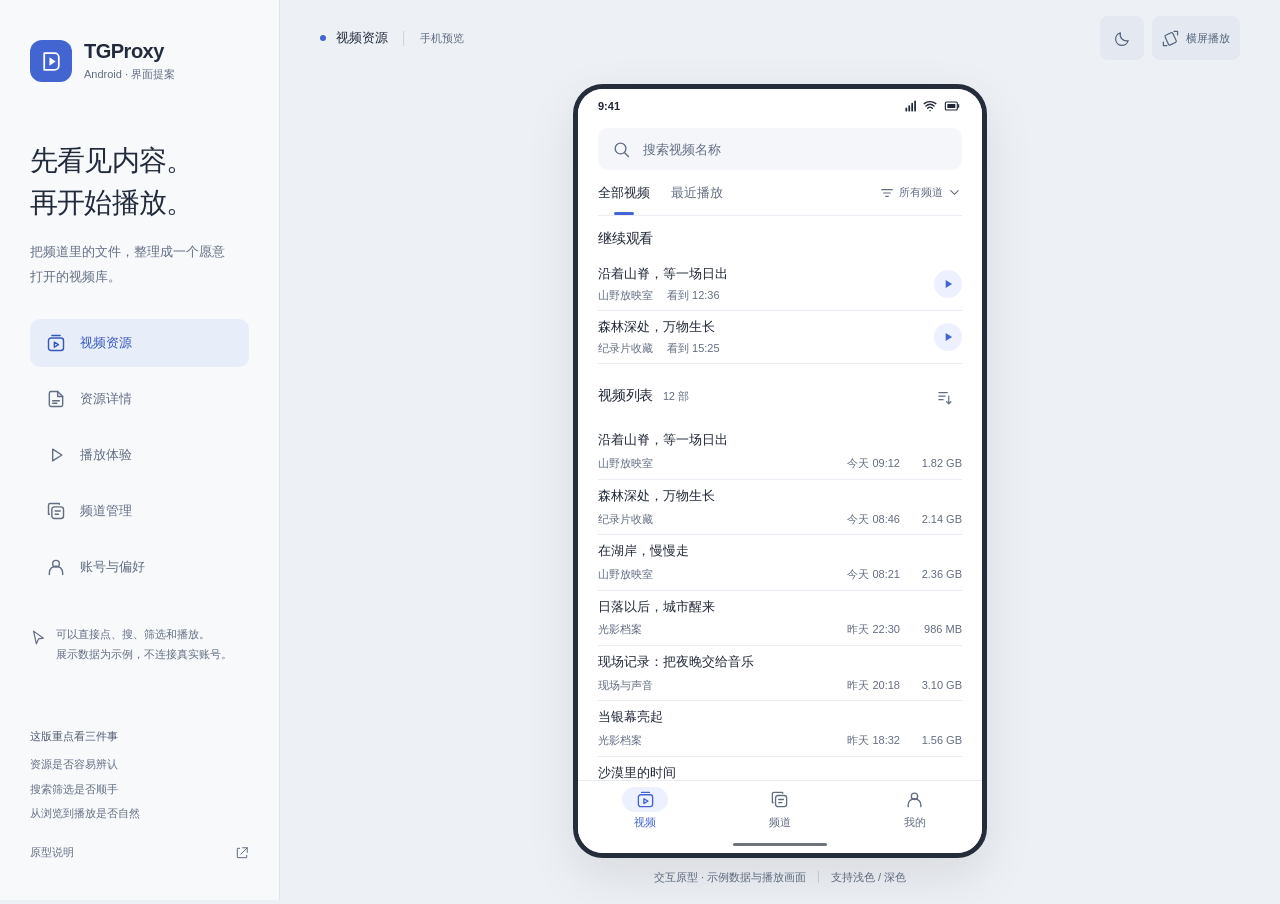
==== android/prototype/index.html @ eb69c723 "发布 Android 0.4.0：紧凑视频库、发布时间与新版播放面板" ====
<!doctype html>
<html lang="zh-CN">
<head>
  <meta charset="utf-8">
  <meta name="viewport" content="width=device-width, initial-scale=1, viewport-fit=cover">
  <meta name="color-scheme" content="light dark">
  <link rel="icon" type="image/svg+xml" href="assets/favicon.svg">
  <title>TGProxy · 视频库交互原型</title>
  <link rel="stylesheet" href="prototype.css?v=compact-list-2">
</head>
<body>
  <aside class="workbench-nav" aria-label="原型导航">
    <a class="brand" href="#library"><span class="brand-mark" data-icon="logo"></span><span>TGProxy<span class="brand-caption">Android · 界面提案</span></span></a>
    <div class="direction-copy"><h1>先看见内容。<br>再开始播放。</h1><p>把频道里的文件，整理成一个愿意打开的视频库。</p></div>
    <nav id="preview-nav">
      <button data-preview="library" class="active"><span data-icon="library"></span><span>视频资源</span></button>
      <button data-preview="detail"><span data-icon="file"></span><span>资源详情</span></button>
      <button data-preview="player"><span data-icon="play"></span><span>播放体验</span></button>
      <button data-preview="channels"><span data-icon="channels"></span><span>频道管理</span></button>
      <button data-preview="account"><span data-icon="user"></span><span>账号与偏好</span></button>
    </nav>
    <div class="prototype-note"><span data-icon="cursor"></span><p>可以直接点、搜、筛选和播放。<br>展示数据为示例，不连接真实账号。</p></div>
    <div class="review-notes"><strong>这版重点看三件事</strong><p>资源是否容易辨认<br>搜索筛选是否顺手<br>从浏览到播放是否自然</p></div>
    <a class="doc-link" href="README.md" target="_blank">原型说明 <span data-icon="external"></span></a>
  </aside>
  <main class="workbench-main">
    <header class="preview-toolbar"><span class="preview-label"><i></i><span id="preview-label">视频资源</span><span class="preview-size">手机预览</span></span><div><button class="tool-button" id="preview-theme" aria-label="切换浅色深色"><span data-icon="moon"></span></button><button class="tool-button landscape-toggle" id="preview-landscape" aria-label="横屏播放"><span data-icon="rotate"></span><span>横屏播放</span></button></div></header>
    <div class="stage">
      <section class="device" id="device" aria-label="TGProxy 手机交互原型">
        <div class="status-bar"><span>9:41</span><div><span data-icon="signal"></span><span data-icon="wifi"></span><span data-icon="battery"></span></div></div>
        <div class="app" id="app">
          <section class="screen active" id="library-screen" aria-label="视频库">
            <div class="library-tools">
              <div class="search-box"><span data-icon="search"></span><input id="search" type="search" placeholder="搜索视频名称" aria-label="搜索视频名称" autocomplete="off"><button class="icon-button search-clear" id="clear-search" aria-label="清空搜索" hidden><span data-icon="close"></span></button></div>
              <div class="library-tabs"><div class="text-tabs" role="tablist" aria-label="视频范围"><button class="selected" role="tab" aria-selected="true" data-scope="all">全部视频</button><button role="tab" aria-selected="false" data-scope="recent">最近播放</button></div><button class="filter-control" id="filter-button"><span data-icon="filter"></span><span id="filter-label">所有频道</span><span class="tiny-icon" data-icon="chevron-down"></span></button></div>
            </div>
            <div class="screen-scroll" id="library-scroll">
              <section class="continue-section" id="continue-section"><div class="section-heading"><h3>继续观看</h3></div><div class="continue-track" id="continue-track"></div></section>
              <section class="all-section"><div class="section-heading resources-heading"><h3 id="results-heading">视频列表 <span id="results-count">12 部</span></h3><div class="section-actions"><button class="icon-button" id="sort-button" aria-label="排序视频"><span data-icon="sort"></span></button></div></div><div class="video-grid" id="video-grid"></div><div class="empty-state" id="empty-state" hidden><span class="empty-icon" data-icon="search"></span><h3>没有找到这个视频</h3><p>试试更短的名称，或切换到所有频道。</p><button class="primary-button" id="reset-search">清除筛选</button></div><p class="list-end" id="list-end">已显示全部视频</p></section>
            </div>
          </section>
          <section class="screen" id="channels-screen" aria-label="频道管理"><div class="channel-toolbar"><span><span id="channel-count">4</span> 个频道 <span class="count-separator">/</span> <span id="channel-total">12 个视频</span></span><div class="channel-toolbar-actions"><button class="icon-button" id="sync-all" aria-label="同步全部频道" title="同步全部频道"><span data-icon="refresh"></span></button><button class="compact-add" id="add-channel"><span data-icon="plus"></span>添加频道</button></div></div><div class="screen-scroll channel-scroll"><div id="channel-list"></div><div class="quiet-tip"><span data-icon="info"></span><p>频道里的视频会保存在本机索引中。移除频道不会退出 Telegram 频道。</p></div></div></section>
          <section class="screen" id="account-screen" aria-label="账号与偏好"><div class="screen-scroll account-scroll"><div class="profile"><div class="profile-avatar">L</div><div><h3>Long</h3><p>Telegram 已授权</p></div><span data-icon="shield"></span></div><div class="settings-section"><h3>播放与显示</h3><button class="settings-row" id="appearance-setting"><span class="setting-symbol" data-icon="sun"></span><span>外观</span><small id="appearance-value">浅色</small><span data-icon="chevron-right"></span></button><button class="settings-row" id="default-speed-setting"><span class="setting-symbol" data-icon="speed"></span><span>默认播放速度</span><small id="default-speed-value">1.0×</small><span data-icon="chevron-right"></span></button><button class="settings-row" id="gesture-help"><span class="setting-symbol" data-icon="hand"></span><span>播放手势</span><small>操作说明</small><span data-icon="chevron-right"></span></button></div><div class="settings-section"><h3>账号与数据</h3><button class="settings-row" id="account-info"><span class="setting-symbol" data-icon="key"></span><span>Telegram 授权</span><small>已连接</small><span data-icon="chevron-right"></span></button><button class="settings-row" id="storage-info"><span class="setting-symbol" data-icon="database"></span><span>本机数据</span><small>12 个视频</small><span data-icon="chevron-right"></span></button></div><p class="account-footer">TGProxy · 交互原型</p></div></section>
          <section class="screen detail-screen" id="detail-screen" aria-label="视频详情"><div class="screen-scroll" id="detail-scroll"></div></section>
          <section class="player-screen" id="player-screen" aria-label="播放器" hidden>
            <img class="player-image" id="player-image" src="assets/mountains.jpg" alt="示例视频画面" draggable="false">
            <div class="brightness-mask" id="brightness-mask"></div>
            <div class="gesture-area" id="gesture-area" aria-label="点按显示或隐藏控制栏，双击左右两侧跳转" tabindex="0"></div>
            <div class="player-controls" id="player-controls"><header class="player-top"><button class="icon-button" id="player-back" aria-label="返回视频库"><span data-icon="back"></span></button><div><strong id="player-title">沿着山脊，等一场日出</strong><span id="player-source">山野放映室</span></div><button class="icon-button" id="player-more" aria-label="播放设置"><span data-icon="more"></span></button></header><div class="player-center"><button class="seek-button" id="seek-back" aria-label="后退10秒"><span data-icon="rewind"></span><span>10</span></button><button class="play-button" id="play-toggle" aria-label="暂停"><span data-icon="pause"></span></button><button class="seek-button" id="seek-forward" aria-label="前进10秒"><span data-icon="forward"></span><span>10</span></button></div><footer class="player-bottom"><div class="seek-info"><span id="time-current">12:36</span><span id="time-duration">24:08</span></div><input id="timeline" type="range" min="0" max="1448" value="756" aria-label="播放进度"><div class="player-actions"><button id="player-lock"><span data-icon="lock"></span><span>锁定</span></button><div><button id="speed-button">1.0×</button><button id="ratio-button" aria-label="选择画面比例"><span data-icon="ratio"></span><span>适应</span></button><button id="player-rotate" aria-label="切换横竖屏"><span data-icon="fullscreen"></span></button></div></div></footer></div>
            <button class="unlock-button" id="unlock-button" hidden><span data-icon="unlock"></span><span>点按解锁</span></button><div class="gesture-feedback" id="gesture-feedback" role="status" hidden></div><div class="boost-feedback" id="boost-feedback" hidden><span data-icon="forward"></span>2× 播放中</div><span class="demo-watermark">画面示意</span>
          </section>
          <div class="mini-player" id="mini-player" hidden><button id="mini-resume"><span><strong id="mini-title">沿着山脊，等一场日出</strong><small id="mini-subtitle">继续播放</small></span></button><button class="icon-button" id="mini-toggle" aria-label="暂停播放"><span data-icon="pause"></span></button><button class="icon-button" id="mini-close" aria-label="停止并关闭播放"><span data-icon="close"></span></button></div>
          <nav class="bottom-nav" id="bottom-nav" aria-label="主要导航"><button data-route="library" class="selected" aria-current="page"><span class="nav-icon" data-icon="library"></span><span>视频</span></button><button data-route="channels"><span class="nav-icon" data-icon="channels"></span><span>频道</span></button><button data-route="account"><span class="nav-icon" data-icon="user"></span><span>我的</span></button></nav>
          <div class="sheet-backdrop" id="sheet-backdrop" hidden></div><section class="bottom-sheet" id="bottom-sheet" role="dialog" aria-modal="true" aria-labelledby="sheet-title" hidden><div class="sheet-handle"></div><header class="sheet-header"><h3 id="sheet-title"></h3><button class="icon-button" id="close-sheet" aria-label="关闭面板"><span data-icon="close"></span></button></header><div class="sheet-body" id="sheet-body"></div></section>
          <div class="snackbar" id="snackbar" role="status" hidden></div>
        </div>
        <div class="gesture-nav"><span></span></div>
      </section>
    </div>
    <p class="preview-footer">交互原型 · 示例数据与播放画面<span>支持浅色 / 深色</span></p>
  </main>
  <script src="prototype.js?v=compact-list-2"></script>
</body>
</html>
---- android/prototype/prototype.css ----
:root{font-family:Roboto,"Noto Sans SC","PingFang SC","Microsoft YaHei",sans-serif;font-synthesis:none;color:#222b3b;background:#edf0f5;--accent:#4265d2;--background:#fff;--surface:#f4f6fa;--surface-hover:#edf1f9;--text:#202735;--muted:#626d80;--line:#e9edf3;--soft-accent:#edf1ff;--on-accent:#fff;--good:#287866;--ease:cubic-bezier(.2,.8,.2,1)}
*{box-sizing:border-box}body{margin:0;display:flex;min-height:100dvh}button,input,select{font:inherit}button{cursor:pointer;-webkit-tap-highlight-color:transparent;border:0;color:inherit}button:disabled{cursor:default;opacity:.45}button,a,input{touch-action:manipulation}button:focus-visible,a:focus-visible,input:focus-visible{outline:3px solid #6b8fe8;outline-offset:3px}a{color:inherit;text-underline-offset:4px}button{transition:background .16s var(--ease),color .16s var(--ease),transform .16s var(--ease)}button:active{transform:scale(.97)}button svg,a svg{pointer-events:none}button:hover{filter:brightness(.98)}[hidden]{display:none!important}svg{width:24px;height:24px;fill:none;stroke:currentColor;stroke-width:1.7;stroke-linecap:round;stroke-linejoin:round;vertical-align:middle;flex-shrink:0}::selection{background:#c9d7ff;color:#1f336a}input{caret-color:var(--accent)}::-webkit-scrollbar{width:4px;height:3px}::-webkit-scrollbar-thumb{background:#c9d0df;border-radius:4px}h1,h2,h3,p{margin:0}button .tiny-icon svg{width:15px;height:15px}.icon-button{width:48px;height:48px;background:transparent;display:inline-flex;align-items:center;justify-content:center;flex-shrink:0;border-radius:50%}.icon-button:hover{background:var(--surface-hover)}
.workbench-nav{width:280px;position:fixed;inset:0 auto 0 0;padding:40px 30px;display:flex;flex-direction:column;background:#f8f9fb;border-right:1px solid #dfe4ed;z-index:1}.brand{text-decoration:none;display:flex;align-items:center;gap:12px;font-size:20px;font-weight:700;letter-spacing:-.5px}.brand-mark{display:grid;place-items:center;width:42px;height:42px;background:#4265d2;color:#fff;border-radius:12px}.brand-mark svg{width:25px;height:25px}.brand-caption{display:block;font-size:11px;font-weight:500;letter-spacing:0;color:#626e82;margin-top:4px}.direction-copy{margin:58px 0 30px}.direction-copy h1{font-size:28px;font-weight:650;line-height:1.5;letter-spacing:-.8px}.direction-copy p{font-size:13px;line-height:1.9;color:#626e82;margin-top:16px;max-width:200px}#preview-nav{display:grid;gap:8px}#preview-nav button{width:100%;display:flex;align-items:center;gap:14px;height:48px;border-radius:10px;padding:0 16px;font-size:13px;background:transparent;color:#626e82;text-align:left}#preview-nav button.active{color:#3558bd;background:#e8edfa;font-weight:650}#preview-nav button:hover{background:#e8edfa}#preview-nav svg{width:20px;height:20px}.prototype-note{display:flex;align-items:flex-start;gap:9px;margin-top:34px;color:#626e82}.prototype-note svg{width:17px;height:17px;margin-top:4px}.prototype-note p{font-size:11px;line-height:1.8}.review-notes{margin-top:auto;padding-top:26px;font-size:11px;color:#626e82;line-height:2.2}.review-notes strong{font-weight:600;color:#505c70}.review-notes p{margin-top:4px}.doc-link{display:flex;align-items:center;justify-content:space-between;font-size:11px;color:#626e82;margin-top:20px;text-decoration:none}.doc-link svg{width:14px;height:14px}.workbench-main{margin-left:280px;width:calc(100% - 280px);display:flex;flex-direction:column;min-height:100dvh}.preview-toolbar{height:76px;display:flex;align-items:center;justify-content:space-between;padding:0 40px;gap:12px}.preview-label{font-size:13px;display:flex;align-items:center;gap:10px;font-weight:550}.preview-label i{width:6px;height:6px;border-radius:50%;background:#4265d2}.preview-size{font-size:11px;font-weight:400;color:#626e82;border-left:1px solid #cdd4df;margin-left:5px;padding-left:16px}.preview-toolbar>div{display:flex;align-items:center;gap:8px}.tool-button{height:36px;min-width:36px;border-radius:8px;background:#e4e9f1;display:flex;align-items:center;justify-content:center;gap:7px;color:#53637a;padding:0 10px;font-size:11px}.tool-button svg{width:17px;height:17px}.stage{flex:1;display:flex;align-items:center;justify-content:center;padding:8px 24px 12px;min-width:0}.device{--accent:#4265d2;width:414px;height:834px;max-height:calc(100dvh - 126px);flex-shrink:0;background:var(--background);border-radius:30px;box-shadow:0 18px 50px #00000018;overflow:hidden;display:flex;flex-direction:column;color:var(--text);transition:width .3s var(--ease),height .3s var(--ease);position:relative;border:5px solid #252d3a}.status-bar{height:27px;flex-shrink:0;padding:7px 20px 0;display:flex;justify-content:space-between;align-items:center;font-size:11px;font-weight:650;background:var(--background)}.status-bar>div{display:flex;gap:5px;align-items:center}.status-bar svg{width:14px;height:14px}.status-bar [data-icon=battery] svg{width:20px;height:16px}.app{flex:1;position:relative;min-height:0;display:flex;flex-direction:column;overflow:hidden}.screen{display:none;flex:1;min-height:0;flex-direction:column}.screen.active{display:flex}.screen-scroll{overflow-y:auto;overscroll-behavior:contain;flex:1;min-height:0;scrollbar-width:none}.screen-scroll::-webkit-scrollbar{display:none}.gesture-nav{height:17px;display:flex;align-items:center;justify-content:center;flex-shrink:0;background:var(--background)}.gesture-nav span{height:3px;width:94px;border-radius:4px;background:var(--text);opacity:.65}.preview-footer{text-align:center;height:34px;color:#626e82;font-size:11px}.preview-footer span{margin-left:12px;border-left:1px solid #cbd2de;padding-left:12px}
.app-heading{display:flex;justify-content:space-between;align-items:center;flex-shrink:0;padding:20px 20px 14px}.greeting{font-size:11px;color:var(--muted);letter-spacing:.5px}.app-heading h2{font-size:28px;line-height:1.3;font-weight:700;letter-spacing:-.5px;margin-top:5px;display:flex;gap:9px;align-items:center}.app-heading h2>span{font-size:11px;font-weight:550;border-radius:6px;background:var(--surface);color:var(--muted);padding:3px 6px;letter-spacing:0}.avatar-button{height:38px;width:38px;border-radius:50%;color:#4764ac;background:#e8edf8;font-weight:700;font-size:16px}.library-tools{padding:0 20px;flex-shrink:0;background:var(--background)}.search-box{height:46px;border-radius:12px;display:flex;align-items:center;gap:10px;background:var(--surface);padding:0 14px;color:var(--muted)}.search-box>span svg{height:19px;width:19px}.search-box input{outline:0;background:none;border:0;color:var(--text);font-size:13px;min-width:0;width:100%;height:100%}.search-box input:focus-visible{outline:0}.search-box:focus-within{box-shadow:0 0 0 2px var(--accent)}.search-box input::placeholder{color:var(--muted)}input[type=search]::-webkit-search-cancel-button{display:none}.search-clear{width:30px;height:38px;margin-right:-8px}.search-clear svg{width:16px;height:16px}.library-tabs{display:flex;align-items:center;justify-content:space-between;height:59px;border-bottom:1px solid var(--line);gap:6px}.text-tabs{display:flex;align-self:stretch;gap:21px;white-space:nowrap}.text-tabs button{position:relative;background:none;padding:0;font-size:13px;color:var(--muted)}.text-tabs button.selected{font-weight:650;color:var(--text)}.text-tabs button.selected:after{content:"";height:3px;position:absolute;bottom:0;left:calc(50% - 10px);width:20px;background:var(--accent);border-radius:3px}.filter-control{display:flex;gap:4px;align-items:center;font-size:11px;background:transparent;color:var(--muted);height:44px;padding:0 0 0 4px;max-width:150px;white-space:nowrap}.filter-control>span:nth-child(2){max-width:84px;overflow:hidden;text-overflow:ellipsis}.filter-control svg{width:16px;height:16px}.filter-control.filtered{color:var(--accent)}.section-heading{display:flex;align-items:center;justify-content:space-between;gap:8px;margin-bottom:13px}.section-heading h3{font-size:16px;font-weight:650;letter-spacing:-.2px}.section-heading>span{color:var(--muted);font-size:11px}.continue-section{padding-top:22px}.continue-section .section-heading{padding:0 20px}.continue-track{display:flex;overflow-x:auto;gap:13px;padding:0 20px 4px;scroll-snap-type:x mandatory;scrollbar-width:none}.continue-track::-webkit-scrollbar{display:none}.continue-card{background:none;text-align:left;padding:0;flex:0 0 244px;scroll-snap-align:start;border-radius:12px;min-width:0}.continue-cover{position:relative;overflow:hidden;aspect-ratio:16/9;border-radius:12px;background:#d2d9e2}.continue-cover img{width:100%;height:100%;object-fit:cover}.continue-cover:after{content:"";position:absolute;inset:50% 0 0;background:linear-gradient(transparent,#08122399)}.continue-cover .play-small{position:absolute;z-index:1;bottom:12px;left:13px;display:grid;place-items:center;width:30px;height:30px;border-radius:50%;background:#ffffffed;color:#213047}.play-small svg{width:15px;height:15px;fill:currentColor;stroke-width:0}.continue-cover .watch-progress{position:absolute;bottom:0;left:0;width:100%;height:3px;background:#ffffff50;z-index:2}.watch-progress span{display:block;height:100%;background:#a5beff}.time-left{position:absolute;z-index:1;color:#fff;bottom:18px;right:12px;font-size:11px;font-weight:500}.continue-card h4{font-size:13px;line-height:1.5;font-weight:600;margin:9px 0 4px;white-space:nowrap;overflow:hidden;text-overflow:ellipsis}.continue-card p{font-size:11px;color:var(--muted)}.all-section{padding:22px 20px 0}.resources-heading{margin-bottom:14px}.resources-heading h3 span{margin-left:6px;font-size:11px;font-weight:400;color:var(--muted)}.section-actions{display:flex;gap:0}.section-actions .icon-button{width:32px;height:32px;color:var(--muted);border-radius:8px}.section-actions .icon-button svg{width:18px;height:18px}.video-grid{display:grid;grid-template-columns:repeat(2,minmax(0,1fr));column-gap:12px;row-gap:21px}.video-item{min-width:0;position:relative}.video-open{display:block;background:none;width:100%;padding:0;text-align:left;border-radius:10px}.cover{aspect-ratio:16/10;position:relative;border-radius:10px;overflow:hidden;background:var(--surface)}.cover img{width:100%;height:100%;object-fit:cover;transition:transform .3s var(--ease)}.video-open:hover img{transform:scale(1.04)}.cover .duration{position:absolute;bottom:7px;right:7px;font-size:11px;line-height:1.4;font-variant-numeric:tabular-nums;background:#121d2bcc;color:#fff;padding:2px 5px;border-radius:4px}.cover .quality{position:absolute;top:7px;left:7px;background:#ffffffeb;color:#273952;font-size:11px;font-weight:700;line-height:1.5;padding:2px 5px;border-radius:4px}.missing-cover{height:100%;display:flex;align-items:center;justify-content:center;color:#929daf}.missing-cover svg{width:30px;height:30px;stroke-width:1.1}.video-item h4{font-size:12px;line-height:1.6;font-weight:600;margin:9px 0 5px;display:-webkit-box;-webkit-line-clamp:2;-webkit-box-orient:vertical;overflow:hidden;min-height:38px;letter-spacing:0}.video-meta{display:flex;align-items:center;justify-content:space-between;gap:3px;font-size:11px;line-height:1.4;color:var(--muted)}.channel-dot{display:inline-block;width:5px;height:5px;border-radius:50%;margin-right:4px;background:var(--dot,#6c82b8);vertical-align:1px}.video-meta .source{white-space:nowrap;overflow:hidden;text-overflow:ellipsis}.video-meta .file-size{white-space:nowrap}.list-end{font-size:11px;color:var(--muted);text-align:center;padding:27px 0 30px}.empty-state{text-align:center;padding:50px 0 70px}.empty-icon{width:64px;height:64px;border-radius:50%;display:grid;place-items:center;background:var(--surface);margin:0 auto 20px;color:var(--muted)}.empty-state h3{font-size:16px;font-weight:600}.empty-state p{font-size:12px;line-height:1.8;color:var(--muted);margin:10px 0 22px}.primary-button{display:flex;gap:9px;align-items:center;justify-content:center;border-radius:12px;min-height:48px;padding:12px 20px;background:var(--accent);color:var(--on-accent);font-size:13px;font-weight:550}.empty-state .primary-button{margin:auto}.primary-button svg{width:19px;height:19px}.secondary-button{display:flex;align-items:center;justify-content:center;min-height:46px;background:var(--surface);color:var(--text);font-size:12px;border-radius:12px;padding:10px 20px}.bottom-nav{display:flex;align-items:center;justify-content:space-around;height:65px;flex-shrink:0;background:var(--background);border-top:1px solid var(--line);z-index:2}.bottom-nav>button{background:none;display:flex;flex-direction:column;align-items:center;gap:5px;width:88px;font-size:11px;color:var(--muted);height:58px;justify-content:center}.bottom-nav .nav-icon{height:28px;width:52px;display:grid;place-items:center;border-radius:18px}.nav-icon svg{width:21px;height:21px}.bottom-nav .selected{color:var(--accent);font-weight:600}.bottom-nav .selected .nav-icon{background:var(--soft-accent)}
.add-button{background:var(--soft-accent);color:var(--accent);width:40px;height:40px;border-radius:12px}.channel-scroll{padding:8px 20px 24px}.channel-item{padding:19px 0;border-bottom:1px solid var(--line);display:flex;align-items:center;gap:12px}.channel-avatar{width:46px;height:46px;display:grid;place-items:center;border-radius:14px;font-size:17px;flex-shrink:0;font-weight:550}.channel-item .channel-content{flex:1;text-align:left;background:none;padding:0;min-width:0}.channel-content strong{display:block;font-size:14px;font-weight:600}.channel-content p{color:var(--muted);font-size:11px;margin-top:7px}.channel-content small{display:block;color:var(--good);font-size:11px;margin-top:7px}.channel-item .icon-button{height:40px;width:36px;color:var(--muted)}.quiet-tip{display:flex;gap:10px;color:var(--muted);font-size:11px;line-height:1.9;padding:25px 0}.quiet-tip svg{width:17px;height:17px;margin-top:3px}.connection-badge{font-size:11px;color:var(--good);display:flex;gap:5px;align-items:center}.connection-badge i{width:5px;height:5px;background:var(--good);border-radius:50%}.account-scroll{padding:12px 20px 25px}.profile{display:flex;align-items:center;gap:13px;padding:20px 0 30px}.profile-avatar{width:56px;height:56px;border-radius:50%;display:grid;place-items:center;background:var(--soft-accent);color:var(--accent);font-size:23px;font-weight:600}.profile h3{font-size:19px;line-height:1.4}.profile p{font-size:11px;color:var(--muted);margin-top:5px}.profile>span{margin-left:auto;color:var(--good)}.settings-section{margin-top:12px}.settings-section h3{font-size:11px;font-weight:500;color:var(--muted);margin-bottom:10px}.settings-row{display:flex;align-items:center;gap:11px;width:100%;min-height:62px;padding:0;background:none;border-bottom:1px solid var(--line);text-align:left;font-size:13px}.setting-symbol{color:var(--muted)}.setting-symbol svg{width:20px;height:20px}.settings-row small{margin-left:auto;color:var(--muted);font-size:11px}.settings-row>span:last-child svg{width:16px;height:16px;color:var(--muted)}.settings-section+.settings-section{margin-top:30px}.account-footer{color:var(--muted);text-align:center;font-size:11px;line-height:2.2;margin-top:40px}.account-footer span{font-size:11px;opacity:.8}
.detail-hero{position:relative;aspect-ratio:16/11;overflow:hidden;background:#202734}.detail-hero>img{width:100%;height:100%;object-fit:cover}.detail-hero:after{content:"";position:absolute;inset:0;background:linear-gradient(#07132630,transparent 40%,#07132645)}.detail-top{position:absolute;inset:7px 8px auto;display:flex;align-items:center;justify-content:space-between;z-index:1;color:white}.detail-top .icon-button{background:#111d2e50;width:40px;height:40px}.detail-hero-play{position:absolute;left:calc(50% - 28px);top:calc(50% - 28px);width:56px;height:56px;display:grid;place-items:center;background:#fffffff0;color:#283958;z-index:1;border-radius:50%}.detail-hero-play svg{width:23px;height:23px;fill:currentColor;stroke:0;margin-left:3px}.detail-content{padding:22px 20px}.detail-content h2{font-size:22px;line-height:1.55;font-weight:650;letter-spacing:-.5px}.detail-file{font-size:11px;color:var(--muted);line-height:1.7;word-break:break-all;margin-top:8px}.media-facts{display:flex;gap:18px;margin:19px 0 22px;color:var(--muted);font-size:11px;flex-wrap:wrap}.media-facts span{display:flex;align-items:center;gap:5px}.media-facts svg{width:15px;height:15px}.detail-source{display:flex;align-items:center;gap:9px;padding:14px 0;border-top:1px solid var(--line);border-bottom:1px solid var(--line)}.detail-source .channel-avatar{width:34px;height:34px;font-size:13px;border-radius:10px}.detail-source p{font-size:12px;font-weight:550}.detail-source small{font-size:11px;color:var(--muted);display:block;margin-top:4px}.detail-source>button{margin-left:auto;font-size:11px;background:none;color:var(--accent);height:40px}.detail-play{width:100%;margin:23px 0 0}.detail-resume{display:block;text-align:center;font-size:11px;color:var(--muted);margin-top:10px}.related-heading{margin:30px 0 14px;font-size:15px;font-weight:600}.related-item{width:100%;display:flex;gap:12px;align-items:center;background:none;text-align:left;padding:10px 0}.related-item img{width:96px;aspect-ratio:16/10;object-fit:cover;border-radius:8px}.related-item strong{font-size:12px;font-weight:550;line-height:1.7;display:block}.related-item small{font-size:11px;color:var(--muted);display:block;margin-top:5px}
.sheet-backdrop{position:absolute;inset:0;background:#0a162b60;z-index:8;animation:dim-in .18s var(--ease)}.bottom-sheet{position:absolute;left:0;right:0;bottom:0;max-height:88%;display:flex;flex-direction:column;background:var(--background);color:var(--text);border-radius:24px 24px 0 0;z-index:9;box-shadow:0 -10px 32px #0b172c1a;animation:sheet-in .25s var(--ease);padding-bottom:15px}.sheet-handle{width:32px;height:4px;border-radius:6px;background:var(--line);margin:10px auto 2px;flex-shrink:0}.sheet-header{display:flex;align-items:center;justify-content:space-between;padding:7px 14px 8px 22px;flex-shrink:0}.sheet-header h3{font-size:18px;font-weight:650}.sheet-header .icon-button{width:38px;height:38px;color:var(--muted)}.sheet-body{padding:0 20px 12px;overflow-y:auto;overscroll-behavior:contain}.sheet-intro{color:var(--muted);font-size:12px;line-height:1.8;margin:0 0 17px}.option-list{display:grid;gap:3px}.option{display:flex;align-items:center;gap:12px;min-height:52px;width:100%;background:none;text-align:left;padding:9px 12px;border-radius:10px;font-size:13px}.option.selected{background:var(--soft-accent);color:var(--accent);font-weight:600}.option .option-check{margin-left:auto}.option .option-check svg{width:18px;height:18px}.option span small{display:block;color:var(--muted);font-size:11px;font-weight:400;margin-top:5px}.option>svg{width:21px;height:21px}.option .option-count{margin-left:auto;color:var(--muted);font-size:11px}.option.danger{color:#b64444}.sheet-footer{padding-top:18px}.sheet-footer .primary-button{width:100%}.speed-grid{display:grid;grid-template-columns:repeat(4,1fr);gap:9px;margin:12px 0 18px}.speed-choice{min-height:47px;background:var(--surface);border-radius:10px;font-size:13px}.speed-choice.selected{background:var(--accent);color:var(--on-accent);font-weight:600}.sheet-hint{font-size:11px;color:var(--muted);line-height:1.8}.sheet-label{display:block;font-size:12px;font-weight:550;margin:18px 0 10px}.sheet-input{width:100%;border:1px solid var(--line);background:var(--surface);color:var(--text);height:48px;padding:0 13px;border-radius:10px;font-size:12px}.form-error{color:#b64444;font-size:11px;margin:8px 0;min-height:15px}.sheet-divider{border:0;border-top:1px solid var(--line);margin:17px 0}.info-pair{display:flex;justify-content:space-between;gap:20px;font-size:12px;padding:14px 0;border-bottom:1px solid var(--line)}.info-pair span{color:var(--muted)}.info-pair strong{font-weight:500;text-align:right}.snackbar{position:absolute;bottom:78px;left:18px;right:18px;background:#263246;color:#fff;padding:15px 18px;border-radius:10px;font-size:12px;line-height:1.6;z-index:15;box-shadow:0 5px 20px #0002}.mini-player{display:flex;height:56px;flex-shrink:0;align-items:center;border-top:1px solid var(--line);background:var(--surface);padding:0 8px 0 14px;gap:4px;z-index:2}.mini-player>button:first-child{display:flex;align-items:center;gap:9px;background:none;flex:1;min-width:0;padding:0;text-align:left}.mini-player img{width:36px;height:36px;object-fit:cover;border-radius:6px}.mini-player span{overflow:hidden}.mini-player strong{display:block;overflow:hidden;text-overflow:ellipsis;white-space:nowrap;font-size:11px;font-weight:600}.mini-player small{font-size:11px;color:var(--muted);margin-top:5px;display:block}.mini-player .icon-button{width:35px;height:40px}.mini-player svg{width:19px;height:19px}
.player-screen{position:absolute;inset:0;z-index:5;background:#000;color:white;overflow:hidden}.player-image{width:100%;height:100%;object-fit:contain;pointer-events:none}.brightness-mask{position:absolute;inset:0;background:#000;opacity:0;pointer-events:none}.gesture-area{position:absolute;inset:0;touch-action:none;user-select:none}.player-controls{position:absolute;inset:0;pointer-events:none;transition:opacity .2s var(--ease)}.player-controls.controls-hidden{opacity:0;visibility:hidden}.player-controls button,.player-controls input{pointer-events:auto}.player-top{position:absolute;top:0;left:0;right:0;display:flex;align-items:center;gap:4px;padding:13px 6px 40px;background:linear-gradient(#000b,transparent)}.player-top>div{flex:1;min-width:0;margin:0 4px}.player-top strong{display:block;font-size:13px;font-weight:550;white-space:nowrap;overflow:hidden;text-overflow:ellipsis}.player-top div>span{display:block;font-size:11px;color:#ffffffa6;margin-top:5px}.player-top .icon-button:hover{background:#ffffff18}.player-center{position:absolute;inset:0;display:flex;align-items:center;justify-content:center;gap:34px}.play-button{border-radius:50%;width:62px;height:62px;display:grid;place-items:center;background:#0003;color:white}.play-button svg{width:38px;height:38px;stroke-width:1.4;filter:drop-shadow(0 2px 3px #0004)}.seek-button{position:relative;background:none;width:48px;height:48px;color:white;display:grid;place-items:center}.seek-button>span:first-child svg{width:35px;height:35px;stroke-width:1.5;filter:drop-shadow(0 2px 3px #0004)}.seek-button>span:last-child{position:absolute;left:0;right:0;top:20px;font-size:11px;font-weight:600}.player-bottom{position:absolute;bottom:0;left:0;right:0;padding:40px 21px 12px;background:linear-gradient(transparent,#000b)}.seek-info{display:flex;justify-content:space-between;font-size:11px;font-variant-numeric:tabular-nums;color:#e3e6ed;line-height:1.8}.player-bottom input[type=range]{appearance:none;width:100%;margin:8px 0;height:24px;background:none;cursor:pointer}.player-bottom input::-webkit-slider-runnable-track{height:3px;border-radius:5px;background:linear-gradient(to right,#c5d4ff 0 var(--progress,52%),#ffffff40 var(--progress,52%) 100%)}.player-bottom input::-webkit-slider-thumb{appearance:none;width:10px;height:10px;background:white;border-radius:50%;margin-top:-3.5px}.player-bottom input::-moz-range-track{height:3px;background:#ffffff50}.player-bottom input::-moz-range-progress{height:3px;background:#c5d4ff}.player-bottom input::-moz-range-thumb{height:10px;width:10px;border:0;background:white}.player-actions{display:flex;align-items:center;justify-content:space-between;gap:12px}.player-actions button{height:42px;min-width:42px;border-radius:8px;display:flex;align-items:center;justify-content:center;gap:6px;padding:0;background:none;font-size:12px;color:#fff}.player-actions>div{display:flex;gap:19px}.player-actions svg{width:19px;height:19px}.unlock-button{position:absolute;left:18px;top:48%;border-radius:12px;display:flex;flex-direction:column;align-items:center;gap:8px;z-index:3;background:#0008;padding:14px 16px;color:white;font-size:11px}.unlock-button svg{width:24px;height:24px}.gesture-feedback{position:absolute;top:100px;left:50%;transform:translateX(-50%);white-space:nowrap;padding:12px 20px;border-radius:10px;background:#202b3be8;font-size:13px;pointer-events:none;z-index:5}.boost-feedback{position:absolute;top:100px;left:50%;transform:translateX(-50%);font-size:12px;display:flex;align-items:center;gap:6px;background:#202b3be8;padding:11px 18px;border-radius:9px;pointer-events:none}.boost-feedback svg{width:18px;height:18px}.demo-watermark{position:absolute;bottom:45%;right:16px;font-size:11px;color:#ffffff59;pointer-events:none}.playing .status-bar,.playing .gesture-nav{background:#000;color:#fff}.playing .gesture-nav span{background:#fff}.playing .bottom-sheet{--background:#202630;--text:#f1f3f7;--surface:#2c3341;--muted:#aab4c7;--line:#394152;--accent:#b6c8ff;--soft-accent:#34415f;--on-accent:#1e2e52}.device.landscape{width:min(980px,calc(100vw - 360px));height:470px;border-radius:22px}.landscape .player-image{object-fit:contain}.landscape .player-top{padding:5px 12px 40px}.landscape .player-bottom{padding:30px 27px 6px}.landscape .player-actions>div{gap:24px}.landscape .player-center{gap:70px}.landscape .bottom-sheet{left:auto;width:340px;top:0;bottom:0;border-radius:20px 0 0 20px;max-height:none;padding-bottom:10px}.landscape .sheet-handle{display:none}.landscape .sheet-header{padding-top:15px}.landscape .gesture-feedback,.landscape .boost-feedback{top:70px}.device.dark{--background:#171d27;--surface:#242c3a;--surface-hover:#2c3547;--text:#ecf0f7;--muted:#a2aec2;--line:#2c3545;--accent:#aec3ff;--soft-accent:#2d3b5d;--on-accent:#1d305b;--good:#8acbb7}.dark .avatar-button{background:#2d3b5d;color:#c4d3ff}.dark .channel-avatar{filter:saturate(.75) brightness(.85)}.dark .channel-content small{color:#93d1bd}.dark .missing-cover{color:#a8b4c8}.dark .sheet-handle{background:#4c576a}.dark .snackbar{background:#d8e2f6;color:#233147}
@keyframes sheet-in{from{transform:translateY(50px);opacity:.5}to{transform:translateY(0);opacity:1}}@keyframes dim-in{from{opacity:0}to{opacity:1}}@keyframes spin{to{transform:rotate(360deg)}}.spinning svg{animation:spin 1.5s linear infinite}
@media(min-width:1550px){.workbench-nav{width:310px;padding-left:40px;padding-right:40px}.workbench-main{margin-left:310px;width:calc(100% - 310px)}.device{width:430px;height:884px}.video-item h4{font-size:13px}.video-meta{font-size:11px}}
@media(max-width:1000px){.workbench-nav{width:230px;padding:30px 22px}.workbench-main{margin-left:230px;width:calc(100% - 230px)}.direction-copy h1{font-size:25px}.direction-copy{margin-top:38px}.preview-toolbar{padding:0 20px}.preview-size{display:none}.device.landscape{width:calc(100vw - 285px);height:380px}.review-notes{display:none}}
@media(max-width:760px){body{background:var(--background)}.workbench-nav{display:none}.workbench-main{margin:0;width:100%;height:100dvh;min-height:0}.preview-toolbar{height:43px;padding:0 13px;background:#edf0f5;flex-shrink:0}.preview-label{font-size:11px}.tool-button{height:30px;min-width:32px;font-size:11px}.preview-toolbar .landscape-toggle span:last-child{display:none}.stage{padding:0;display:flex;align-items:stretch;min-height:0}.device{border:0;border-radius:0;box-shadow:none;width:100%;height:100%;max-height:none}.status-bar{display:none}.gesture-nav{height:max(13px,env(safe-area-inset-bottom))}.preview-footer{display:none}.app-heading{padding-top:18px}.continue-card{flex-basis:67%}.device.landscape{width:100%;height:100%;border-radius:0}.landscape .bottom-sheet{width:min(340px,80%)}.device.landscape .player-controls .player-top{padding-top:8px}.device.landscape .player-bottom{padding-bottom:8px}.device.landscape .player-center{gap:40px}}
@media(max-width:360px){.app-heading,.library-tools{padding-left:16px;padding-right:16px}.all-section{padding-left:16px;padding-right:16px}.text-tabs{gap:15px}.filter-control{font-size:11px}.filter-control>span:nth-child(2){max-width:65px}.video-meta .file-size{display:none}.video-grid{gap:18px 10px}}
@media(prefers-reduced-motion:reduce){*,*:before,*:after{animation:none!important;transition:none!important;scroll-behavior:auto!important}}

/* long: 首张继续观看卡片与标题对齐，滚动吸附也要保留页面边距。 */
.continue-track{scroll-padding-inline:20px}
.continue-cover .missing-cover{background:var(--surface);color:var(--muted)}
.continue-cover .missing-cover svg{width:40px;height:40px}
.tool-button[aria-pressed=true]{background:#d8e2fc;color:#3558bd}

/* long: 缺图时保留资源信息，避免装饰性遮罩让占位被误认作真实画面。 */
.continue-cover:has(.missing-cover):after{display:none}
.continue-cover:has(.missing-cover) .time-left{color:var(--muted)}
.section-actions .icon-button{width:44px;height:44px}
.tool-button,.avatar-button,.add-button{min-width:44px;min-height:44px}
.settings-row>span:last-child{display:flex}

.mini-art{width:36px;height:36px;display:block;flex-shrink:0;border-radius:6px;overflow:hidden;background:var(--surface)}
.mini-art .missing-cover{background:var(--soft-accent);color:var(--muted)}
.mini-art .missing-cover svg{width:21px;height:21px}

/* long: 资源为首屏主体；继续观看固定两列，避免半张卡片挤占资源列表的阅读空间。 */
.library-tools{padding-top:12px}
.search-box{height:42px;border-radius:10px}
.library-tabs{height:46px}
.continue-section{padding-top:14px}
.continue-track{display:grid;grid-template-columns:repeat(2,minmax(0,1fr));gap:12px;overflow:visible;scroll-snap-type:none;padding-bottom:0}
.continue-card{min-width:0;width:100%}
.continue-card h4{font-size:12px;line-height:1.5;white-space:normal;display:-webkit-box;-webkit-line-clamp:2;-webkit-box-orient:vertical;min-height:36px;margin:7px 0 3px}
.continue-card p{line-height:1.4}
.continue-cover{border-radius:9px}
.continue-cover .play-small{width:25px;height:25px;bottom:9px;left:9px}
.continue-cover .play-small svg{width:12px;height:12px}
.time-left{bottom:14px;right:8px;font-size:11px}
.section-heading{margin-bottom:10px}
.section-heading h3{font-size:14px}
.all-section{padding-top:14px}
.resources-heading{margin-bottom:10px}
.section-actions .icon-button{height:36px;width:36px}
.section-actions .icon-button svg{height:17px;width:17px}
.video-grid{row-gap:15px}
.cover{aspect-ratio:16/9;border-radius:9px}
.video-item h4{margin-top:7px;margin-bottom:3px;line-height:1.5;min-height:36px}
.video-meta{line-height:1.5}
.list-end{padding:20px 0}
.bottom-nav{height:56px}
.bottom-nav>button{height:50px;gap:3px}
.bottom-nav .nav-icon{height:25px;width:46px}
.nav-icon svg{width:19px;height:19px}
.channel-toolbar{display:flex;align-items:center;justify-content:space-between;padding:8px 16px 5px 20px;flex-shrink:0;color:var(--muted);font-size:11px}
.count-separator{margin:0 7px;color:var(--muted)}
.compact-add{display:flex;align-items:center;gap:5px;min-height:40px;background:none;color:var(--accent);font-size:12px;border-radius:8px;padding:0 7px}
.compact-add svg{width:18px;height:18px}
.channel-scroll{padding-top:3px}





.channel-item{padding:3px 0;gap:9px;min-height:52px}
.channel-avatar{width:36px;height:36px;border-radius:10px;font-size:14px}
.channel-content strong{font-size:13px;line-height:1.4}
.channel-content p{display:flex;align-items:center;gap:8px;margin-top:3px;font-size:11px;line-height:1.4}
.channel-content small{margin:0;display:inline;font-size:11px}
.channel-item .icon-button{height:44px;width:36px}
.channel-item .icon-button svg{width:19px;height:19px}
.quiet-tip{padding:16px 0;line-height:1.7;font-size:11px;gap:8px}
.quiet-tip svg{width:15px;height:15px}
.account-scroll{padding-top:10px}
.profile{padding:8px 0 17px;gap:10px}
.profile-avatar{width:38px;height:38px;font-size:17px}
.profile h3{font-size:16px;font-weight:600}
.profile p{font-size:11px;margin-top:3px}
.profile>span svg{width:19px;height:19px}
.settings-section{margin-top:5px}
.settings-section h3{margin-bottom:2px;font-size:11px}
.settings-row{min-height:49px;gap:10px}
.setting-symbol svg{width:18px;height:18px}
.settings-row>span:last-child svg{width:14px;height:14px}
.settings-section+.settings-section{margin-top:18px}
.account-footer{margin-top:23px;font-size:11px;line-height:1.5}
.detail-content{padding-top:16px}
.detail-content h2{font-size:20px}
.media-facts{margin:14px 0 17px}
.detail-play{margin-top:18px}
.related-heading{margin-top:24px}

/* long: 标题只占实际需要的行数，网格同行的元信息仍保持底部对齐。 */
.continue-card h4,.video-item h4{min-height:0}
.video-grid:not(.list-view) .video-open{display:grid;grid-template-rows:auto 1fr auto;height:100%}
.video-grid{row-gap:13px}

/* long: 整行仍能点按，缩小的是头像与上下留白，不以压缩文字行距换取密度。 */
.channel-toolbar-actions{display:flex;align-items:center;gap:2px}
.channel-toolbar-actions .icon-button{width:36px;height:40px;border-radius:8px;color:var(--muted)}
.channel-toolbar-actions .icon-button svg{width:17px;height:17px}
.channel-item .channel-avatar{width:30px;height:30px;border-radius:9px;font-size:13px}
.channel-item .channel-content{min-height:44px;display:flex;flex-direction:column;justify-content:center}
.channel-scroll{padding-top:0}

/* long: 文字行直接占满列表，不为不可用的封面保留空白。 */
.section-actions{gap:3px}
.video-grid.list-view{display:flex;flex-direction:column;gap:0}
.list-view .video-open{display:flex;flex-direction:column;justify-content:center;width:100%;min-height:55px;padding:7px 0;border-radius:0;border-bottom:1px solid var(--line)}
.list-view .video-open:hover{background:var(--surface)}
.list-view .video-item h4{font-size:13px;line-height:1.45;max-height:none;margin:0 0 5px;min-height:0}
.list-view .video-meta{width:100%;display:flex;justify-content:flex-start;align-items:center;gap:12px;white-space:nowrap}
.list-view .source{flex:1;min-width:0}
.list-view .list-duration{font-variant-numeric:tabular-nums}
.list-view .video-meta .file-size{display:inline;min-width:50px;text-align:right;font-variant-numeric:tabular-nums}
.continue-track.continue-list{display:flex;flex-direction:column;gap:0}
.continue-row{min-height:51px;display:flex;align-items:center;justify-content:space-between;gap:10px;background:none;padding:7px 0;border-bottom:1px solid var(--line);text-align:left}
.continue-row-copy{flex:1;min-width:0}
.continue-row-copy strong{display:block;overflow:hidden;text-overflow:ellipsis;white-space:nowrap;font-size:13px;line-height:1.45;font-weight:600}
.continue-row-copy small{display:flex;gap:14px;font-size:11px;color:var(--muted);line-height:1.4;margin-top:4px}
.continue-row-play{width:28px;height:28px;border-radius:50%;background:var(--soft-accent);color:var(--accent);display:grid;place-items:center;flex-shrink:0}
.continue-row-play svg{width:14px;height:14px;fill:currentColor;stroke:none}

.detail-list-top{height:48px;display:flex;align-items:center;padding:0 8px}
.related-item{min-height:52px;padding:8px 0}
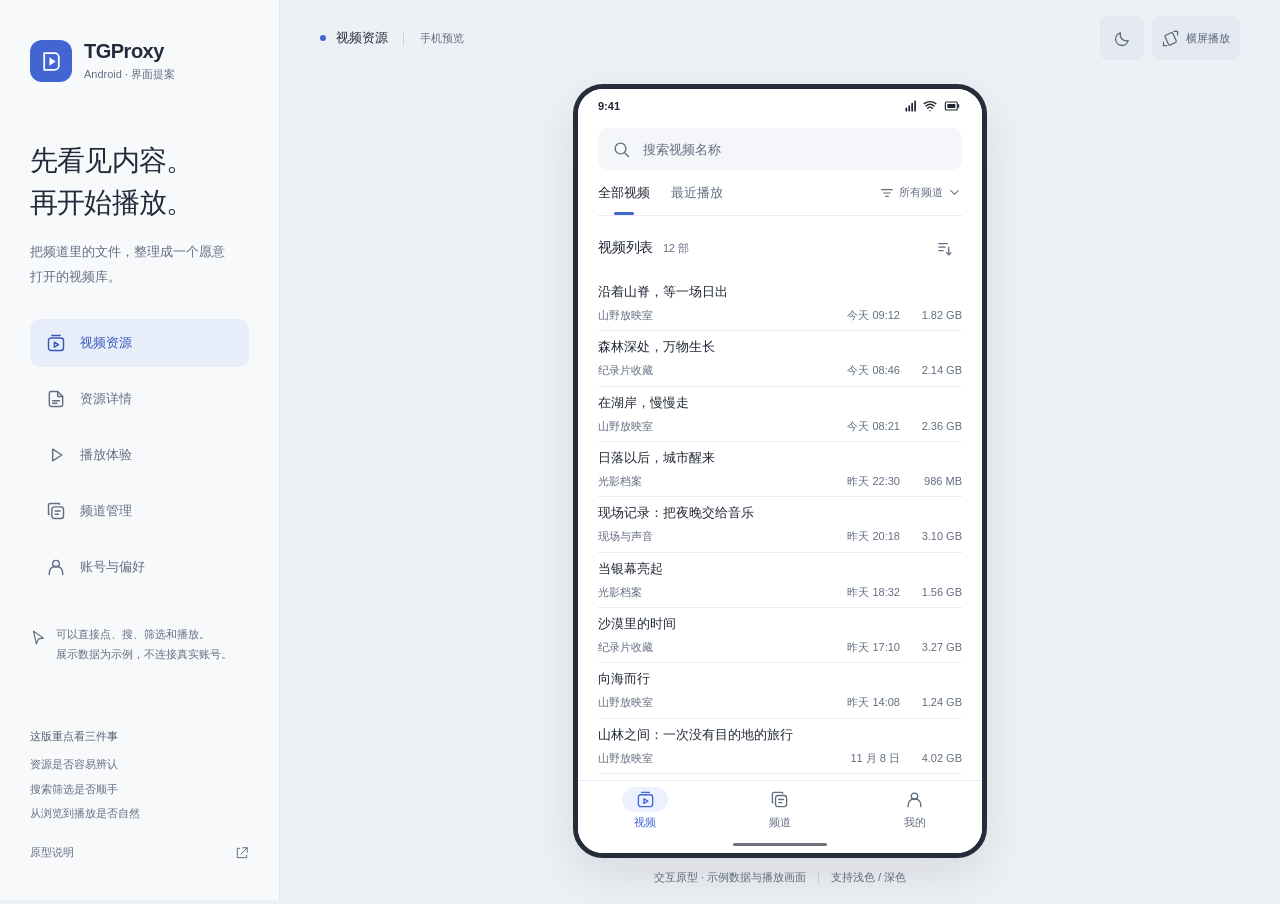
==== commit b2907920: "发布 Android 0.5.0：优化频道更新交互并完善播放与索引恢复" ====
--- a/android/prototype/index.html
+++ b/android/prototype/index.html
@@ -6,7 +6,7 @@
   <meta name="color-scheme" content="light dark">
   <link rel="icon" type="image/svg+xml" href="assets/favicon.svg">
   <title>TGProxy · 视频库交互原型</title>
-  <link rel="stylesheet" href="prototype.css?v=compact-list-2">
+  <link rel="stylesheet" href="prototype.css?v=inline-channel-update-1">
 </head>
 <body>
   <aside class="workbench-nav" aria-label="原型导航">
@@ -35,11 +35,10 @@
               <div class="library-tabs"><div class="text-tabs" role="tablist" aria-label="视频范围"><button class="selected" role="tab" aria-selected="true" data-scope="all">全部视频</button><button role="tab" aria-selected="false" data-scope="recent">最近播放</button></div><button class="filter-control" id="filter-button"><span data-icon="filter"></span><span id="filter-label">所有频道</span><span class="tiny-icon" data-icon="chevron-down"></span></button></div>
             </div>
             <div class="screen-scroll" id="library-scroll">
-              <section class="continue-section" id="continue-section"><div class="section-heading"><h3>继续观看</h3></div><div class="continue-track" id="continue-track"></div></section>
               <section class="all-section"><div class="section-heading resources-heading"><h3 id="results-heading">视频列表 <span id="results-count">12 部</span></h3><div class="section-actions"><button class="icon-button" id="sort-button" aria-label="排序视频"><span data-icon="sort"></span></button></div></div><div class="video-grid" id="video-grid"></div><div class="empty-state" id="empty-state" hidden><span class="empty-icon" data-icon="search"></span><h3>没有找到这个视频</h3><p>试试更短的名称，或切换到所有频道。</p><button class="primary-button" id="reset-search">清除筛选</button></div><p class="list-end" id="list-end">已显示全部视频</p></section>
             </div>
           </section>
-          <section class="screen" id="channels-screen" aria-label="频道管理"><div class="channel-toolbar"><span><span id="channel-count">4</span> 个频道 <span class="count-separator">/</span> <span id="channel-total">12 个视频</span></span><div class="channel-toolbar-actions"><button class="icon-button" id="sync-all" aria-label="同步全部频道" title="同步全部频道"><span data-icon="refresh"></span></button><button class="compact-add" id="add-channel"><span data-icon="plus"></span>添加频道</button></div></div><div class="screen-scroll channel-scroll"><div id="channel-list"></div><div class="quiet-tip"><span data-icon="info"></span><p>频道里的视频会保存在本机索引中。移除频道不会退出 Telegram 频道。</p></div></div></section>
+          <section class="screen" id="channels-screen" aria-label="频道管理"><div class="channel-toolbar"><span><span id="channel-count">4</span> 个频道 <span class="count-separator">/</span> <span id="channel-total">12 个视频</span></span><div class="channel-toolbar-actions"><button class="icon-button" id="sync-all" aria-label="更新全部频道" title="更新全部频道"><span data-icon="refresh"></span></button><button class="compact-add" id="add-channel"><span data-icon="plus"></span>添加频道</button></div></div><div class="screen-scroll channel-scroll"><div id="channel-list"></div><div class="quiet-tip"><span data-icon="info"></span><p>频道里的视频会保存在本机索引中。移除频道不会退出 Telegram 频道。</p></div></div></section>
           <section class="screen" id="account-screen" aria-label="账号与偏好"><div class="screen-scroll account-scroll"><div class="profile"><div class="profile-avatar">L</div><div><h3>Long</h3><p>Telegram 已授权</p></div><span data-icon="shield"></span></div><div class="settings-section"><h3>播放与显示</h3><button class="settings-row" id="appearance-setting"><span class="setting-symbol" data-icon="sun"></span><span>外观</span><small id="appearance-value">浅色</small><span data-icon="chevron-right"></span></button><button class="settings-row" id="default-speed-setting"><span class="setting-symbol" data-icon="speed"></span><span>默认播放速度</span><small id="default-speed-value">1.0×</small><span data-icon="chevron-right"></span></button><button class="settings-row" id="gesture-help"><span class="setting-symbol" data-icon="hand"></span><span>播放手势</span><small>操作说明</small><span data-icon="chevron-right"></span></button></div><div class="settings-section"><h3>账号与数据</h3><button class="settings-row" id="account-info"><span class="setting-symbol" data-icon="key"></span><span>Telegram 授权</span><small>已连接</small><span data-icon="chevron-right"></span></button><button class="settings-row" id="storage-info"><span class="setting-symbol" data-icon="database"></span><span>本机数据</span><small>12 个视频</small><span data-icon="chevron-right"></span></button></div><p class="account-footer">TGProxy · 交互原型</p></div></section>
           <section class="screen detail-screen" id="detail-screen" aria-label="视频详情"><div class="screen-scroll" id="detail-scroll"></div></section>
           <section class="player-screen" id="player-screen" aria-label="播放器" hidden>
@@ -59,6 +58,6 @@
     </div>
     <p class="preview-footer">交互原型 · 示例数据与播放画面<span>支持浅色 / 深色</span></p>
   </main>
-  <script src="prototype.js?v=compact-list-2"></script>
+  <script src="prototype.js?v=inline-channel-update-1"></script>
 </body>
 </html>
--- a/android/prototype/prototype.css
+++ b/android/prototype/prototype.css
@@ -129,3 +129,10 @@
 
 .detail-list-top{height:48px;display:flex;align-items:center;padding:0 8px}
 .related-item{min-height:52px;padding:8px 0}
+
+/* long: 小图标与点击范围独立，运行态不增加频道行高度。 */
+.channel-item .channel-update{width:44px;height:48px;flex-shrink:0}
+.channel-item .channel-update svg{width:18px;height:18px}
+.channel-update:disabled{opacity:.35;cursor:default}
+.channel-toolbar-actions #sync-all{width:44px;height:48px}
+.channel-toolbar-actions #sync-all svg{width:18px;height:18px}
